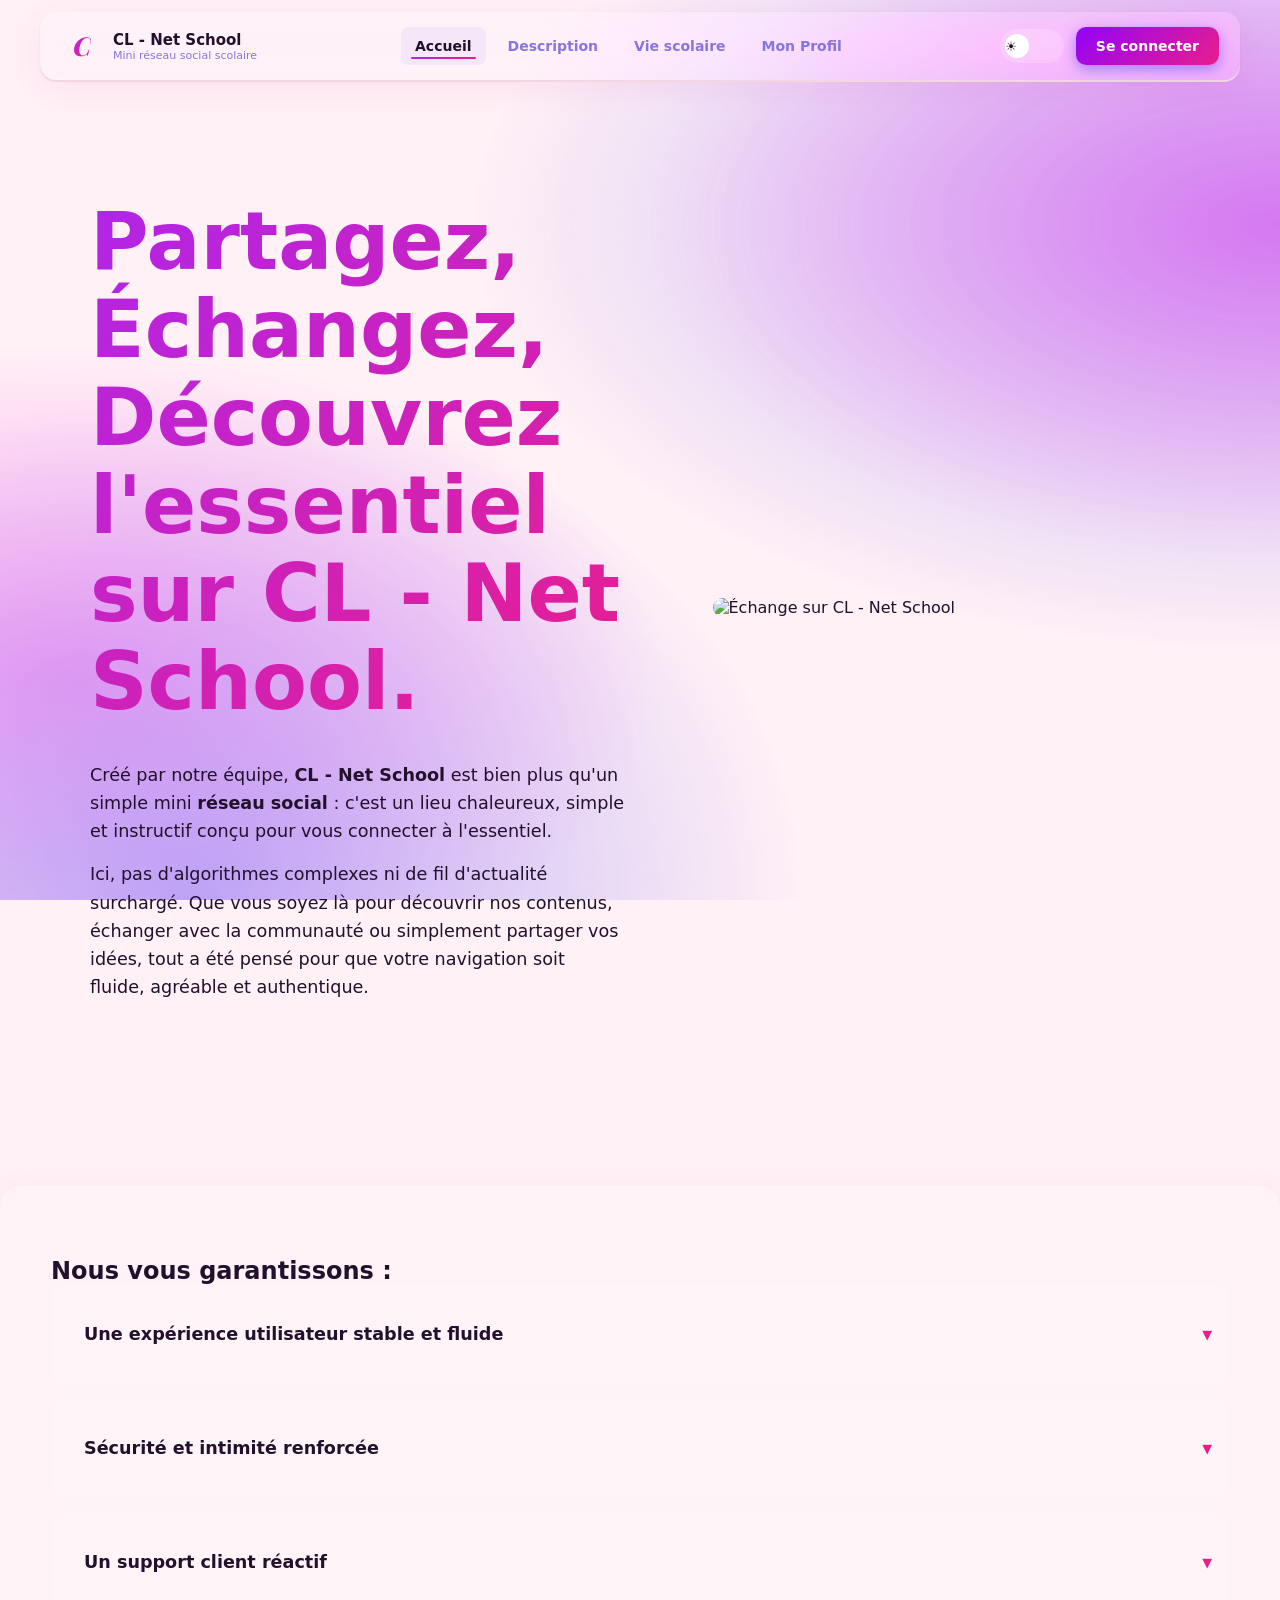
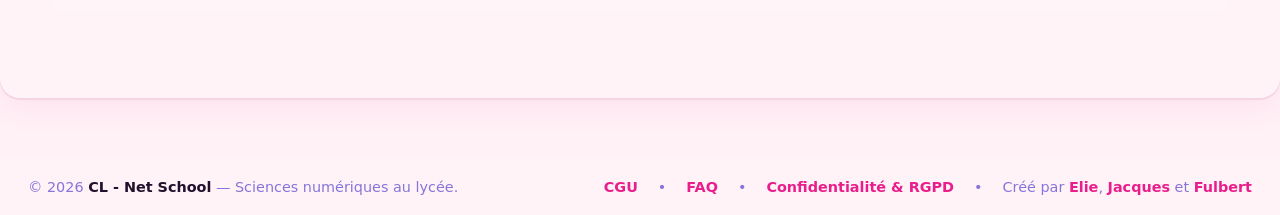
==== JFEJ/HTML/index.html @ 5bd588e4 "Update branding to CL - Net Co-authored-by: Copilot <223556219+Copilot@users.noreply.github.com>" ====
<!DOCTYPE html>
<html lang="fr">
<head>
  <meta charset="UTF-8" />
  <meta name="viewport" content="width=device-width, initial-scale=1.0" />
  <title>CL - Net School — Accueil</title>
  <meta name="description" content="CL - Net School, une plateforme sociale simple et moderne pour communiquer, partager et rester connecté." />
  <link rel="stylesheet" href="../CSS/common.css">
  <link rel="stylesheet" href="../CSS/index.css">
  <link rel="stylesheet" href="../CSS/description.css">
  <link rel="stylesheet" href="../CSS/vie-scolaire.css">
</head>
<body>
  <input type="checkbox" id="dark-mode-toggle">

  <header class="topbar">
    <div class="container nav">
 <!-- BRAND / LOGO JALIFERT -->
      <a href="index.html" class="brand" aria-label="CL - Net School">
        <div class="brand-mark">
          <span class="letter-j">C</span>
        </div>
        <div class="brand-text">
          <strong>CL - Net School</strong>
          <span>Mini réseau social scolaire</span>
        </div>
      </a>

      <nav class="menu" aria-label="Navigation principale">
        <ul>
          <li><a href="index.html" aria-current="page">Accueil</a></li>
          <li><a href="description.html">Description</a></li>
          <li><a href="vie-scolaire.html">Vie scolaire</a></li>
          <li><a href="profil.html">Mon Profil</a></li>
        </ul>
      </nav>

      <div class="actions">
        <label class="toggle-dark-mode" for="dark-mode-toggle" aria-label="Basculer le mode sombre">
          <div class="toggle-track">
            <div class="toggle-knob">
              <span class="toggle-icon toggle-icon--sun">☀</span>
              <span class="toggle-icon toggle-icon--moon">☽</span>
            </div>
          </div>
        </label>
        <a href="../Page de Connexion/HTML/Page de connexion.html" class="btn-cta">Se connecter</a>
      </div>
    </div>
  </header>

  <main>
    <section id="accueil" class="card-section">
      <div class="accueil-hero">
        <div class="accueil-left reveal">
          <h1>
            Partagez, Échangez, Découvrez l'essentiel sur <strong>CL - Net School</strong>.
          </h1>
          <div class="accueil-description">
            <p>Créé par notre équipe, <strong>CL - Net School</strong> est bien plus qu'un simple mini <strong>réseau social</strong> : c'est un lieu chaleureux, simple et instructif conçu pour vous connecter à l'essentiel.</p>
            <p>Ici, pas d'algorithmes complexes ni de fil d'actualité surchargé. Que vous soyez là pour découvrir nos contenus, échanger avec la communauté ou simplement partager vos idées, tout a été pensé pour que votre navigation soit fluide, agréable et authentique.</p>
          </div>
        </div>
        <div class="accueil-right">
          <img src="../lalé1bo.jpg" class="chat-image chat-desktop reveal reveal-delay-2" alt="Échange sur CL - Net School">
        </div>
      </div>
    </section>

    <section class="card-section reveal">
      <h2>Nous vous garantissons :</h2>
      <ul class="features-list">

        <details class="reveal reveal-delay-1">
          <summary>
           <li><strong>Une expérience utilisateur stable et fluide</strong></li>
          </summary>
          <p><strong>Sur notre site, tout est super rapide et hyper fluide ! Pas de ralentissements ni de bugs : vous naviguez en toute tranquillité et avec un vrai confort.</strong></p>
        </details>

        <details class="reveal reveal-delay-2">
          <summary><li><strong>Sécurité et intimité renforcée</strong></li></summary>
          <p><strong>Grâce à nos services qui sont à l'affût pour vous prévenir de tout danger potentiel, vous pourrez profiter d'une expérience utilisateur simple et efficace pour les cours et interactions.</strong></p>
        </details>

        <details class="reveal reveal-delay-3">
          <summary>
            <li><strong>Un support client réactif</strong></li>
          </summary>
          <p><strong>Une équipe de support est disponible 24/7 pour vous aider avec tout problème ou question que vous pourriez avoir.</strong></p>
        </details>

      </ul>
    </section>
  </main>

  <script src="../JS/navigation.js"></script>
  <script src="../JS/interactive.js"></script>
  <script src="../JS/auth.js"></script>

  <footer class="site-footer">
    <div class="site-footer-inner">
      <p class="site-footer-copy">© 2026 <a href="index.html">CL - Net School</a> — Sciences numériques au lycée.</p>
      <div class="site-footer-meta">
        <a href="#">CGU</a>
        <span class="site-footer-separator" aria-hidden="true">•</span>
        <a href="#">FAQ</a>
        <span class="site-footer-separator" aria-hidden="true">•</span>
        <a href="#">Confidentialité &amp; RGPD</a>
        <span class="site-footer-separator" aria-hidden="true">•</span>
        <p>Créé par
          <a href="https://www.instagram.com/neoxtoons/" target="_blank" rel="noopener noreferrer">Elie</a>,
          <a href="https://www.instagram.com/mister_j_33/" target="_blank" rel="noopener noreferrer">Jacques</a> et
          <a href="https://www.instagram.com/fulbert_geyrat/" target="_blank" rel="noopener noreferrer">Fulbert</a>
        </p>
      </div>
    </div>
  </footer>
</body>
</html>
---- JFEJ/CSS/common.css ----
/* Importation de la police Playfair Display pour le "J" */
@import url('https://fonts.googleapis.com/css2?family=Playfair+Display:ital,wght@1,700;1,800&display=swap');

/* Style du conteneur de la définition */
    details {
      background: var(--surface2);
      border: 1px solid var(--border);
      border-radius: 12px;
      padding: 1rem;
      margin-bottom: 1rem;
      transition: background var(--dur) ease, border-color var(--dur) ease;
    }

    /* Style du mot clé (la ligne cliquable) */
    summary {
      font-weight: 700;
      font-size: 1.1rem;
      color: var(--text);
      cursor: pointer;
      list-style: none; /* Enlève la flèche par défaut sur certains navigateurs */
      display: flex;
      justify-content: space-between;
      align-items: center;
    }

    /* Petite flèche personnalisée à droite */
    summary::after {
      content: "▼";
      font-size: 0.8rem;
      transition: transform 0.3s ease;
      color: var(--accent2);
    }

    /* Rotation de la flèche quand l'accordéon est ouvert */
    details[open] summary::after {
      transform: rotate(180deg);
    }

    details[open] {
      border-color: var(--accent);
    }

    /* Style du paragraphe de définition */
    details p {
      margin-top: 0.8rem;
      margin-bottom: 0;
      color: var(--details-text);
      line-height: 1.6;
      border-top: 1px solid var(--border);
      padding-top: 0.8rem;
    }
    
    /* ========== VARIABLES CSS MODE CLAIR / SOMBRE ========== */
:root {
  --dur: 0.55s;
  --ease: cubic-bezier(0.34, 1.56, 0.64, 1);
  
  /* Mode Clair */
  --bg: #fff1f6;
  --surface: #ffffff30;
  --surface2: #fff7fa34;
  --border: #f3d5e300;
  --text: #22102c;
  --muted: #8675da;
  --details-text: #a5588c;
  --accent: #b125e9;
  --accent1: red;
  --accent2: #e91e8c;
  --accent3: green;
  --accent4: blue;
  --accent5: maroon;
  --button-start: #9303f9;
  --button-end: #e91e8c;
  --button-glow: rgba(125, 106, 247, 0.733);
  --glow: rgba(125, 106, 247, 0.598);
  --glow-secondary: rgba(255, 0, 230, 0.384);
  --grid-line: rgba(233, 30, 140, 0.045);
  --card-shadow: 0 2px 0 #f3d5e3, 0 8px 32px rgba(233, 30, 140, 0.08), 0 1px 3px rgba(0, 0, 0, 0.06);
  --details: rgba(178, 39, 220, 0.8);
}

:root.dark-mode {
  --bg: #08061a;
  --surface: #0f0c2448;
  --surface2: #13102c3e;
  --border: #2a244a00;
  --text: #fcebfe;
  --muted: #8b77cf;
  --details-text: #f781fd;
  --accent: #9d8eff;
  --accent2: #ff6eb4;
  --button-start: #9100f8;
  --button-end: #ff6eb4;
  --button-glow: rgba(157, 142, 255, 0.893);
  --glow: rgba(184, 70, 246, 0.553);
  --glow-secondary: rgba(251, 3, 226, 0.311);
  --grid-line: rgba(255, 110, 180, 0.06);
  --card-shadow: 0 2px 0 #2a244a, 0 8px 40px rgba(255, 110, 180, 0.12), 0 1px 3px rgba(0, 0, 0, 0.5);
}

/* ========== RESET & BASE ========== */
* {
  box-sizing: border-box;
  margin: 0;
  padding: 0;
}

html {
  scroll-behavior: smooth;
}

body {
  min-height: 100vh;
  background-color: var(--bg);
  color: var(--text);
  font-family: 'Segoe UI', system-ui, -apple-system, sans-serif;
  transition: background-color var(--dur) ease, color var(--dur) ease;
  overflow-x: hidden;
  position: relative;
}

body::before {
  content: "";
  position: fixed;
  top: 0;
  left: 0;
  width: 100%;
  height: 100%;
  background:
    radial-gradient(ellipse at 15% 100%, var(--glow), transparent 40%),
    radial-gradient(ellipse at 100% 25%, var(--glow-secondary), transparent 35%),
    radial-gradient(ellipse at 100% 25%, var(--glow), transparent 45%),
    radial-gradient(ellipse at 5% 75%, var(--glow-secondary), transparent 35%);
  pointer-events: none;
  z-index: -1;
  opacity: 0.85;
}

/* ========== HEADER GLASSMORPHISM ========== */
#dark-mode-toggle {
  display: none;
}

.topbar {
  position: sticky;
  top: 12px;
  z-index: 100;
  display: flex;
  align-items: center;
  justify-content: space-between;
  gap: 16px;
  max-width: 1200px;
  margin: 0 auto;
  padding: 12px 20px;
  border-radius: 16px;
  background: var(--surface);
  border: 1px solid var(--border);
  box-shadow: var(--card-shadow);
  -webkit-backdrop-filter: blur(16px) saturate(180%);
  backdrop-filter: blur(16px) saturate(180%);
  transition: background var(--dur) ease, border-color var(--dur) ease, box-shadow var(--dur) ease;
}

.container.nav {
  display: flex;
  align-items: center;
  justify-content: space-between;
  width: 100%;
  gap: 20px;
}

/* BRAND / LOGO CL - Net School */

.brand {
  display: flex;
  align-items: center;
  gap: 10px;
  text-decoration: none;
  color: var(--text);
  flex-shrink: 0;
}

.brand-mark {
  position: relative;
  display: flex;
  align-items: center;
  justify-content: center;
  width: 42px;
  height: 42px;
  flex: 0 0 42px;
  transition: transform 0.2s ease;
}

.brand-mark:hover {
  transform: scale(1.05);
}

/* Le "J" stylisé avec le dégradé signature */
.letter-j {
  display: block;
  font-family: 'Playfair Display', serif;
  font-size: 26px;
  font-weight: 800;
  font-style: italic;
  line-height: 1.2;
  background: linear-gradient(135deg, var(--accent), var(--accent2));
  -webkit-background-clip: text;
  background-clip: text;
  -webkit-text-fill-color: transparent;
}

.logo-inner {
  display: flex;
  align-items: center;
  justify-content: center;
  width: 100%;
  height: 100%;
}

.brand-text {
  font-size: 15px;
  font-weight: 700;
  color: var(--text);
}

.brand-text span {
  display: block;
  font-size: 11px;
  font-weight: 400;
  color: var(--muted);
}

/* MENU NAVIGATION */
.menu {
  flex: 1;
  display: flex;
  justify-content: center;
}

.menu ul {
  display: flex;
  align-items: center;
  gap: 8px;
  list-style: none;
}

.menu a {
  position: relative;
  display: inline-flex;
  align-items: center;
  justify-content: center;
  height: 38px;
  padding: 0 14px;
  border-radius: 8px;
  font-size: 14px;
  font-weight: 600;
  color: var(--muted);
  text-decoration: none;
  transition: color var(--dur) ease, background var(--dur) ease;
  overflow: hidden;
}

.menu a::after {
  content: "";
  position: absolute;
  left: 10px;
  right: 10px;
  bottom: 6px;
  height: 2px;
  border-radius: 999px;
  background: linear-gradient(90deg, var(--accent), var(--accent2));
  transform: scaleX(0);
  transform-origin: right;
  transition: transform 0.35s cubic-bezier(0.2, 0.8, 0.2, 1);
}

.menu a:hover,
.menu a:focus-visible {
  color: var(--text);
  background: rgba(124, 106, 247, 0.06);
}

.menu a:hover::after,
.menu a:focus-visible::after,
.menu a[aria-current="page"]::after {
  transform: scaleX(1);
  transform-origin: left;
}

.menu a[aria-current="page"] {
  color: var(--text);
  background: rgba(124, 106, 247, 0.08);
  font-weight: 700;
}

.menu a:focus-visible {
  outline: 2px solid rgba(124, 106, 247, 0.4);
  outline-offset: 2px;
}

/* ========== FOOTER ========== */
.site-footer {
  margin-top: 48px;
  padding: 20px 28px;
  background: var(--surface2);
  color: var(--muted);
  border-top: 1px solid var(--border);
}

.site-footer-inner {
  display: flex;
  align-items: center;
  justify-content: space-between;
  gap: 20px;
  width: min(100%, 1600px);
  margin: 0 auto;
}

.site-footer-copy,
.site-footer-meta,
.site-footer-meta p {
  margin: 0;
  font-size: 0.9rem;
}

.site-footer-copy a {
  color: var(--text);
  font-weight: 700;
  text-decoration: none;
}

.site-footer-meta {
  display: flex;
  align-items: center;
  justify-content: flex-end;
  gap: 20px;
  flex-wrap: wrap;
}

.site-footer-separator {
  color: var(--muted);
}

.site-footer-meta a {
  color: var(--accent2);
  font-weight: 600;
  text-decoration: none;
}

.site-footer-copy a:hover,
.site-footer-copy a:focus-visible,
.site-footer-meta a:hover,
.site-footer-meta a:focus-visible {
  color: var(--accent);
  text-decoration: underline;
  text-underline-offset: 3px;
}

@media (max-width: 760px) {
  .site-footer-inner {
    flex-wrap: wrap;
  }

  .site-footer-meta {
    justify-content: flex-start;
    gap: 10px 14px;
  }
}

@media (max-width: 520px) {
  .site-footer {
    padding: 20px;
  }

  .site-footer-inner {
    align-items: flex-start;
  }

  .site-footer-meta {
    width: 100%;
    font-size: 0.82rem;
  }

  .site-footer-separator {
    display: none;
  }
}

@media (max-width: 1024px) {
  .container.nav {
    flex-wrap: wrap;
    gap: 12px 20px;
  }

  .menu {
    order: 3;
    flex: 1 0 100%;
  }

  .menu ul {
    flex-wrap: wrap;
    justify-content: center;
  }
}

/* TOGGLE DARK MODE */
.actions {
  display: flex;
  align-items: center;
  gap: 12px;
}

.toggle-dark-mode {
  display: flex;
  align-items: center;
  cursor: pointer;
  user-select: none;
}

.toggle-track {
  width: 64px;
  height: 34px;
  border-radius: 17px;
  background: var(--surface2);
  border: 1.5px solid var(--border);
  position: relative;
  transition: background var(--dur) ease, border-color var(--dur) ease;
}

body.dark-mode .toggle-track {
  background: linear-gradient(135deg, var(--button-start), var(--button-end));
  border-color: transparent;
}

.toggle-knob {
  position: absolute;
  top: 4px;
  left: 4px;
  width: 24px;
  height: 24px;
  border-radius: 50%;
  background: #fff;
  transition: transform var(--dur) var(--ease);
  display: flex;
  align-items: center;
  justify-content: center;
  font-size: 13px;
}

body.dark-mode .toggle-knob {
  transform: translateX(30px);
}

.toggle-icon--sun {
  opacity: 1;
}

.toggle-icon--moon {
  opacity: 0;
}

body.dark-mode .toggle-icon--sun {
  opacity: 0;
}

body.dark-mode .toggle-icon--moon {
  opacity: 1;
}

.btn-cta {
  display: flex;
  align-items: center;
  height: 38px;
  padding: 0 20px;
  border-radius: 10px;
  font-size: 14px;
  font-weight: 700;
  color: #ffffff;
  text-decoration: none;
  background: linear-gradient(135deg, var(--button-start), var(--button-end));
  box-shadow: 0 4px 14px var(--button-glow);
  transition: transform var(--dur) ease;
}

.btn-cta:hover {
  transform: translateY(-4px);
}

/* SECTIONS COMMUNE */
.card-section {
  max-width: 1300px;
  margin: 60px auto;
  padding: 70px 50px;
  background: var(--surface);
  border: 1px solid var(--border);
  border-radius: 20px;
  box-shadow: var(--card-shadow);
  transition: background var(--dur) ease, border-color var(--dur) ease;
  border-color: transparent; 
}

.card-section h1 {
  font-size: 2.5rem;
  color: var(--bg);
  margin-bottom: 20px;
  background: linear-gradient(135deg, var(--accent), var(--accent2));
  -webkit-background-clip: text;
  background-clip: text;
  -webkit-text-fill-color: transparent;
  border-color: transparent; 
}

@media (max-width: 768px) {
  .topbar {
    top: 8px;
    width: calc(100% - 24px);
    padding: 10px 12px;
  }

  .container.nav {
    gap: 8px;
  }

  .menu ul {
    justify-content: flex-start;
    gap: 4px;
  }

  .menu a {
    padding: 0 10px;
  }

  .brand-text span { display: none; }
  .card-section {
    width: calc(100% - 24px);
    margin: 32px auto;
    padding: 24px;
  }

  .reveal,
  .reveal.is-visible {
    opacity: 1;
    transform: none;
    transition: none;
  }
}

@media (max-width: 480px) {
  .topbar {
    width: calc(100% - 16px);
    padding: 8px;
  }

  .brand {
    gap: 6px;
  }

  .brand-mark {
    width: 36px;
    height: 36px;
    flex-basis: 36px;
  }

  .brand-text {
    font-size: 14px;
  }

  .menu ul {
    flex-wrap: nowrap;
    justify-content: space-between;
    gap: 2px;
  }

  .menu a {
    height: 36px;
    padding: 0 6px;
    font-size: 12px;
    white-space: nowrap;
  }

  .actions {
    gap: 6px;
  }

  .toggle-track {
    width: 48px;
    height: 30px;
  }

  .toggle-knob {
    top: 3px;
    left: 3px;
    width: 22px;
    height: 22px;
  }

  body.dark-mode .toggle-knob {
    transform: translateX(18px);
  }

  .btn-cta {
    height: 36px;
    padding: 0 10px;
    font-size: 12px;
  }

  .card-section {
    width: calc(100% - 16px);
    margin: 20px auto;
    padding: 16px;
  }

  .card-section h2 {
    font-size: 1.25rem;
  }

  details {
    padding: 14px;
  }

  summary {
    font-size: 1rem;
  }

  details p {
    font-size: 0.95rem;
  }
}

@media (max-width: 360px) {
  .container.nav {
    column-gap: 6px;
  }

  .brand-mark {
    width: 30px;
    height: 30px;
    flex-basis: 30px;
  }

  .brand-text {
    font-size: 12px;
  }

  .toggle-track {
    width: 44px;
    height: 28px;
  }

  .toggle-knob {
    top: 2px;
    left: 2px;
    width: 22px;
    height: 22px;
  }

  body.dark-mode .toggle-knob {
    transform: translateX(16px);
  }

  .btn-cta {
    height: 34px;
    padding: 0 8px;
    font-size: 11px;
  }

  .menu ul {
    display: grid;
    grid-template-columns: repeat(2, minmax(0, 1fr));
  }

  .menu a {
    width: 100%;
    justify-content: flex-start;
    padding: 0 10px;
    font-size: 13px;
  }
}
---- JFEJ/CSS/index.css ----
#accueil p {
  font-size: 1.1rem;
  color: var(--text);
  line-height: 1.6;
  margin: 15px 0;
}

#accueil.card-section {
  max-width: 1200px;
  border: none;
  background: transparent;
  border-radius: 0;
  box-shadow: none;
}

#accueil h1 {
  font-size: 5rem;
  font-weight: 800;
  line-height: 1.1;
  margin: 0;
  background: linear-gradient(135deg, var(--accent), var(--accent2));
  -webkit-background-clip: text;
  background-clip: text;
  -webkit-text-fill-color: transparent;
}

#accueil h2 {
  font-size: 1.25rem;
  color: var(--text);
  margin: 25px 0 15px;
}

.accueil-hero {
  display: grid;
  grid-template-columns: minmax(0, 1fr) minmax(0, 1fr);
  gap: 30px;
  align-items: center;
  margin-bottom: 40px;
}

.accueil-left {
  display: flex;
  flex-direction: column;
  align-items: flex-start;
  justify-content: flex-start;
  text-align: left;
}

.accueil-right {
  display: flex;
  flex-direction: column;
  gap: 20px;
  align-items: center;
}

.chat-image {
  max-width: 100%;
  height: auto;
  border-radius: 16px;
  box-shadow: none;
  transition: transform 0.3s ease;
}

.chat-image:hover {
  transform: translateY(-4px);
}

.chat-desktop {
  width: 420px;
  align-self: right;
}

.accueil-description {
  margin-top: 20px;
}

.garanties-title {
  font-size: 2rem; /* agrandit le titre */
  opacity: 0.6;    /* le rend partiellement transparent */
}

.features-list {
  list-style: none;
}

.features-list li {
  padding: 12px 16px;
  margin: 10px 0;
  border-radius: 8px;
  font-weight: 600;
  transition: background var(--dur) ease;
}

/* Animation de révélation progressive */
.reveal {
  opacity: 0;
  transform: translateY(30px);
  transition: opacity 0.8s ease, transform 0.8s ease;
}

.reveal.is-visible {
  opacity: 1;
  transform: translateY(0);
}

.reveal-delay-1 { transition-delay: 0.08s; }
.reveal-delay-2 { transition-delay: 0.16s; }
.reveal-delay-3 { transition-delay: 0.24s; }
.reveal-delay-4 { transition-delay: 0.32s; }
.reveal-delay-5 { transition-delay: 0.4s; }

@media (max-width: 1024px) {
  .accueil-hero {
    grid-template-columns: 1fr;
    gap: 32px;
  }

  #accueil h1 {
    font-size: clamp(2.5rem, 5vw, 3.5rem);
  }

  .chat-desktop {
    width: min(100%, 380px);
  }
}

@media (max-width: 768px) {
  #accueil h1 {
    font-size: clamp(1.9rem, 8vw, 2.25rem);
  }

  .accueil-hero {
    gap: 20px;
    margin-bottom: 28px;
  }

  .accueil-right {
    gap: 12px;
    width: 100%;
  }

  .chat-mobile {
    width: min(100%, 280px);
  }

  .chat-desktop {
    width: min(100%, 340px);
  }

  .accueil-description {
    margin-top: 12px;
  }

  #accueil p {
    font-size: 0.96rem;
    line-height: 1.55;
    margin: 12px 0;
  }
}

@media (max-width: 480px) {
  #accueil .accueil-right {
    display: none;
  }

  .accueil-hero {
    margin-bottom: 0;
  }

  #accueil.card-section {
    padding: 16px;
  }
}
---- JFEJ/CSS/vie-scolaire.css ----
/* =======================================================
   CL - NET SCHOOL — VIE SCOLAIRE & CLUBS (Design Professionnel)
   ======================================================= */

/* CONTENEUR PRINCIPAL */
#vie-scolaire.card-section {
  max-width: 1300px;
  margin: 40px auto 80px;
  padding: 40px 30px;
  background: transparent;
  box-shadow: none;
  border: none;
}

/* EN-TÊTE DE SECTION */
.vie-scolaire-hero {
  text-align: center;
  max-width: 820px;
  margin: 0 auto 40px;
}

.hero-tag {
  display: inline-block;
  padding: 6px 16px;
  border-radius: 999px;
  font-size: 0.85rem;
  font-weight: 700;
  text-transform: uppercase;
  letter-spacing: 1px;
  background: rgba(177, 37, 233, 0.12);
  color: var(--accent);
  border: 1px solid rgba(177, 37, 233, 0.3);
  margin-bottom: 16px;
}

.vie-scolaire-hero h1 {
  font-size: 3rem;
  font-weight: 800;
  margin-bottom: 16px;
  background: linear-gradient(135deg, var(--accent), var(--accent2));
  -webkit-background-clip: text;
  background-clip: text;
  -webkit-text-fill-color: transparent;
  line-height: 1.2;
}

.vie-scolaire-hero p {
  font-size: 1.15rem;
  color: var(--muted);
  line-height: 1.6;
}

/* STATISTIQUES RAPIDES */
.vie-scolaire-stats {
  display: flex;
  justify-content: center;
  gap: 40px;
  margin: 30px 0 45px;
  flex-wrap: wrap;
}

.hero-stat-item {
  display: flex;
  align-items: center;
  gap: 12px;
  padding: 12px 24px;
  background: var(--surface);
  border: 1px solid var(--border);
  border-radius: 16px;
  box-shadow: var(--card-shadow);
  -webkit-backdrop-filter: blur(16px);
  backdrop-filter: blur(16px);
}

.hero-stat-icon {
  font-size: 1.6rem;
}

.hero-stat-text strong {
  display: block;
  font-size: 1.25rem;
  color: var(--text);
}

.hero-stat-text span {
  font-size: 0.82rem;
  color: var(--muted);
}

/* BARRE DE RECHERCHE & FILTRES */
.clubs-controls {
  display: flex;
  flex-direction: column;
  gap: 20px;
  margin-bottom: 35px;
}

.search-box-container {
  max-width: 550px;
  margin: 0 auto;
  width: 100%;
  position: relative;
}

.search-input {
  width: 100%;
  height: 50px;
  padding: 0 20px 0 50px;
  background: var(--surface);
  border: 1.5px solid rgba(124, 106, 247, 0.25);
  border-radius: 999px;
  color: var(--text);
  font-size: 1rem;
  outline: none;
  box-shadow: var(--card-shadow);
  -webkit-backdrop-filter: blur(12px);
  backdrop-filter: blur(12px);
  transition: border-color 0.25s ease, box-shadow 0.25s ease;
}

.search-input:focus {
  border-color: var(--accent);
  box-shadow: 0 0 0 4px rgba(177, 37, 233, 0.18);
}

.search-icon {
  position: absolute;
  left: 18px;
  top: 50%;
  transform: translateY(-50%);
  font-size: 1.2rem;
  color: var(--muted);
  pointer-events: none;
}

/* FILTRES CATÉGORIES */
.filter-tags {
  display: flex;
  justify-content: center;
  gap: 10px;
  flex-wrap: wrap;
}

.filter-btn {
  padding: 8px 18px;
  border-radius: 999px;
  font-size: 0.88rem;
  font-weight: 600;
  border: 1.5px solid rgba(124, 106, 247, 0.2);
  background: var(--surface2);
  color: var(--muted);
  cursor: pointer;
  transition: all 0.25s ease;
}

.filter-btn:hover {
  color: var(--text);
  border-color: var(--accent);
}

.filter-btn.active {
  background: linear-gradient(135deg, var(--button-start), var(--button-end));
  color: #ffffff;
  border-color: transparent;
  box-shadow: 0 4px 14px var(--button-glow);
}

/* GRILLE DES CLUBS */
.clubs-grid {
  display: grid;
  grid-template-columns: repeat(auto-fill, minmax(350px, 1fr));
  gap: 25px;
  position: relative;
}

/* CARTE DE CLUB */
.club-card {
  position: relative;
  background: var(--surface);
  border: 1px solid var(--border);
  border-radius: 20px;
  padding: 26px;
  box-shadow: var(--card-shadow);
  -webkit-backdrop-filter: blur(20px) saturate(180%);
  backdrop-filter: blur(20px) saturate(180%);
  display: flex;
  flex-direction: column;
  justify-content: space-between;
  transition: transform 0.3s ease, border-color 0.3s ease, box-shadow 0.3s ease;
  overflow: visible;
}

.club-card:hover {
  transform: translateY(-6px);
  border-color: var(--accent);
  box-shadow: 0 12px 36px rgba(124, 106, 247, 0.18);
}

/* EN-TÊTE DE LA CARTE */
.club-top-bar {
  display: flex;
  align-items: center;
  justify-content: space-between;
  margin-bottom: 18px;
}

.club-icon-wrapper {
  width: 52px;
  height: 52px;
  border-radius: 14px;
  display: flex;
  align-items: center;
  justify-content: center;
  font-size: 1.6rem;
  background: rgba(124, 106, 247, 0.12);
  border: 1px solid rgba(124, 106, 247, 0.25);
  transition: transform 0.3s ease;
}

.club-card:hover .club-icon-wrapper {
  transform: scale(1.08);
}

.club-pole-badge {
  font-size: 0.75rem;
  font-weight: 700;
  text-transform: uppercase;
  letter-spacing: 0.5px;
  padding: 5px 12px;
  border-radius: 999px;
  background: var(--surface2);
  color: var(--muted);
  border: 1px solid rgba(124, 106, 247, 0.2);
}

/* CORPS DU CLUB */
.club-body {
  flex: 1;
  margin-bottom: 20px;
}

.club-body h2 {
  font-size: 1.35rem;
  font-weight: 700;
  color: var(--text);
  margin-bottom: 8px;
  line-height: 1.3;
}

.club-body p {
  font-size: 0.94rem;
  color: var(--muted);
  line-height: 1.55;
  margin-bottom: 16px;
}

/* STATS DU CLUB (Membres & Ressources) */
.club-meta {
  display: flex;
  align-items: center;
  gap: 16px;
  font-size: 0.85rem;
  color: var(--muted);
  font-weight: 600;
  padding-top: 12px;
  border-top: 1px dashed rgba(124, 106, 247, 0.15);
}

.club-meta-item {
  display: flex;
  align-items: center;
  gap: 6px;
}

/* PIED DE CARTE & ACTIONS */
.club-footer {
  display: flex;
  align-items: center;
  gap: 10px;
  margin-top: 15px;
  position: relative;
}

.btn-club-action {
  flex: 1;
  display: inline-flex;
  align-items: center;
  justify-content: center;
  gap: 8px;
  height: 42px;
  border-radius: 10px;
  font-size: 0.9rem;
  font-weight: 700;
  color: #ffffff;
  background: linear-gradient(135deg, var(--button-start), var(--button-end));
  text-decoration: none;
  box-shadow: 0 4px 12px var(--button-glow);
  border: none;
  cursor: pointer;
  transition: transform 0.2s ease, opacity 0.2s ease;
}

.btn-club-action:hover {
  transform: translateY(-2px);
  opacity: 0.95;
}

/* BOUTON DÉROULANT */
.club-dropdown-trigger {
  width: 42px;
  height: 42px;
  border-radius: 10px;
  background: var(--surface2);
  border: 1px solid rgba(124, 106, 247, 0.2);
  color: var(--text);
  font-size: 1.2rem;
  cursor: pointer;
  display: flex;
  align-items: center;
  justify-content: center;
  transition: all 0.2s ease;
}

.club-dropdown-trigger:hover {
  border-color: var(--accent);
  background: rgba(124, 106, 247, 0.15);
}

/* MENU DÉROULANT DES OPTIONS */
.club-dropdown-panel {
  position: absolute;
  bottom: calc(100% + 8px);
  right: 0;
  min-width: 210px;
  background: rgba(255, 255, 255, 0.97);
  -webkit-backdrop-filter: blur(20px) saturate(180%);
  backdrop-filter: blur(20px) saturate(180%);
  border: 1px solid rgba(124, 106, 247, 0.3);
  border-radius: 14px;
  box-shadow: 0 10px 32px rgba(124, 106, 247, 0.2);
  padding: 8px;
  display: flex;
  flex-direction: column;
  gap: 4px;
  opacity: 0;
  pointer-events: none;
  transform: translateY(8px);
  transition: opacity 0.25s ease, transform 0.25s ease;
  z-index: 1000;
}

.club-dropdown-panel.active {
  opacity: 1;
  pointer-events: auto;
  transform: translateY(0);
}

.club-dropdown-link {
  display: flex;
  align-items: center;
  gap: 10px;
  padding: 9px 12px;
  border-radius: 8px;
  text-decoration: none;
  color: var(--text);
  font-size: 0.88rem;
  font-weight: 600;
  transition: background 0.15s ease;
}

.club-dropdown-link:hover {
  background: rgba(124, 106, 247, 0.15);
  color: var(--accent);
}

body.dark-mode .club-dropdown-panel {
  background: rgba(20, 15, 42, 0.97);
  border-color: rgba(157, 142, 255, 0.3);
  box-shadow: 0 10px 32px rgba(0, 0, 0, 0.5);
}

/* SECTION PROCHAINS ÉVÉNEMENTS SCOLAIRES */
.school-events-section {
  margin-top: 70px;
  background: var(--surface);
  border: 1px solid var(--border);
  border-radius: 24px;
  padding: 40px 32px;
  box-shadow: var(--card-shadow);
  -webkit-backdrop-filter: blur(16px);
  backdrop-filter: blur(16px);
}

.events-header {
  text-align: center;
  margin-bottom: 30px;
}

.events-header h2 {
  font-size: 1.8rem;
  font-weight: 800;
  color: var(--text);
  margin-bottom: 8px;
}

.events-header p {
  color: var(--muted);
  font-size: 0.95rem;
}

.events-grid {
  display: grid;
  grid-template-columns: repeat(auto-fit, minmax(300px, 1fr));
  gap: 20px;
}

.event-card {
  display: flex;
  gap: 18px;
  padding: 20px;
  background: var(--surface2);
  border: 1px solid rgba(124, 106, 247, 0.15);
  border-radius: 16px;
  transition: transform 0.25s ease, border-color 0.25s ease;
}

.event-card:hover {
  transform: translateY(-3px);
  border-color: var(--accent);
}

.event-date-box {
  width: 60px;
  height: 60px;
  background: linear-gradient(135deg, var(--button-start), var(--button-end));
  border-radius: 12px;
  display: flex;
  flex-direction: column;
  align-items: center;
  justify-content: center;
  color: #ffffff;
  flex-shrink: 0;
  box-shadow: 0 4px 12px var(--button-glow);
}

.event-date-box .day {
  font-size: 1.3rem;
  font-weight: 800;
  line-height: 1;
}

.event-date-box .month {
  font-size: 0.72rem;
  font-weight: 700;
  text-transform: uppercase;
}

.event-info h3 {
  font-size: 1.05rem;
  font-weight: 700;
  color: var(--text);
  margin-bottom: 4px;
}

.event-info p {
  font-size: 0.86rem;
  color: var(--muted);
  line-height: 1.45;
}

/* MODAL DE DÉTAIL D'UN CLUB */
.club-modal-overlay {
  position: fixed;
  top: 0;
  left: 0;
  width: 100%;
  height: 100%;
  background: rgba(0, 0, 0, 0.6);
  -webkit-backdrop-filter: blur(8px);
  backdrop-filter: blur(8px);
  z-index: 1000;
  display: none;
  align-items: center;
  justify-content: center;
  padding: 20px;
}

.club-modal-overlay.active {
  display: flex;
}

.club-modal-content {
  background: var(--bg);
  border: 1px solid var(--border);
  border-radius: 24px;
  padding: 36px 30px;
  max-width: 540px;
  width: 100%;
  box-shadow: var(--card-shadow);
  position: relative;
  animation: modalFadeIn 0.3s cubic-bezier(0.16, 1, 0.3, 1);
}

@keyframes modalFadeIn {
  from { opacity: 0; transform: scale(0.95); }
  to { opacity: 1; transform: scale(1); }
}

.club-modal-close {
  position: absolute;
  top: 18px;
  right: 18px;
  background: none;
  border: none;
  font-size: 1.4rem;
  color: var(--muted);
  cursor: pointer;
  padding: 6px;
  border-radius: 8px;
  transition: color 0.2s ease;
}

.club-modal-close:hover {
  color: var(--accent);
}

.modal-header {
  display: flex;
  align-items: center;
  gap: 16px;
  margin-bottom: 20px;
}

.modal-icon {
  font-size: 2.2rem;
  width: 60px;
  height: 60px;
  border-radius: 16px;
  background: rgba(124, 106, 247, 0.12);
  display: flex;
  align-items: center;
  justify-content: center;
}

.modal-title h2 {
  font-size: 1.5rem;
  font-weight: 800;
  color: var(--text);
  margin-bottom: 4px;
}

.modal-body {
  color: var(--muted);
  font-size: 0.95rem;
  line-height: 1.6;
  margin-bottom: 25px;
}

.modal-actions {
  display: flex;
  gap: 12px;
}

/* RESPONSIVE */
@media (max-width: 768px) {
  .vie-scolaire-hero h1 {
    font-size: 2.2rem;
  }
  .clubs-grid {
    grid-template-columns: 1fr;
  }
  .events-grid {
    grid-template-columns: 1fr;
  }
  .vie-scolaire-stats {
    gap: 15px;
  }
  .hero-stat-item {
    width: 100%;
    justify-content: center;
  }
}

@media (max-width: 600px) {
  #vie-scolaire.card-section {
    width: calc(100% - 16px);
    margin: 20px auto 40px;
    padding: 22px 12px;
  }

  .vie-scolaire-hero {
    margin-bottom: 24px;
  }

  .vie-scolaire-hero h1 {
    font-size: clamp(1.8rem, 8vw, 2.2rem);
  }

  .vie-scolaire-hero p {
    font-size: 1rem;
  }

  .vie-scolaire-stats {
    display: none;
  }

  .clubs-controls {
    gap: 14px;
    margin-bottom: 22px;
  }

  .filter-tags {
    display: none;
  }

  .search-input {
    height: 46px;
    padding-right: 12px;
    font-size: 0.9rem;
  }

  .filter-tags {
    justify-content: flex-start;
    flex-wrap: nowrap;
    overflow-x: auto;
    padding: 2px 0 8px;
    scrollbar-width: none;
  }

  .filter-tags::-webkit-scrollbar {
    display: none;
  }

  .filter-btn {
    flex: 0 0 auto;
    padding: 8px 13px;
    font-size: 0.82rem;
  }

  .clubs-grid {
    grid-template-columns: minmax(0, 1fr);
    gap: 10px;
  }

  .club-card {
    display: grid;
    grid-template-columns: 42px minmax(0, 1fr);
    grid-template-rows: auto auto;
    align-items: center;
    gap: 8px 12px;
    padding: 12px;
    border-radius: 14px;
  }

  .club-card:hover {
    transform: none;
  }

  .club-top-bar,
  .club-footer,
  .club-body {
    display: contents;
  }

  .club-icon-wrapper {
    grid-column: 1;
    grid-row: 1;
    align-self: start;
    width: 42px;
    height: 42px;
    border-radius: 12px;
    font-size: 1.3rem;
  }

  .club-pole-badge,
  .club-body p,
  .club-meta,
  .club-dropdown-trigger,
  .club-dropdown-panel {
    display: none;
  }

  .club-body h2 {
    grid-column: 2;
    grid-row: 1;
    align-self: start;
    margin: 0;
    font-size: 0.98rem;
    line-height: 1.25;
  }

  .btn-club-action {
    grid-column: 2;
    grid-row: 2;
    justify-self: end;
    min-width: 132px;
    height: 36px;
    padding: 0 10px;
    border-radius: 9px;
    font-size: 0.76rem;
    white-space: nowrap;
  }

  .school-events-section {
    margin-top: 36px;
    padding: 24px 16px;
  }

  .events-grid {
    grid-template-columns: minmax(0, 1fr);
  }
}
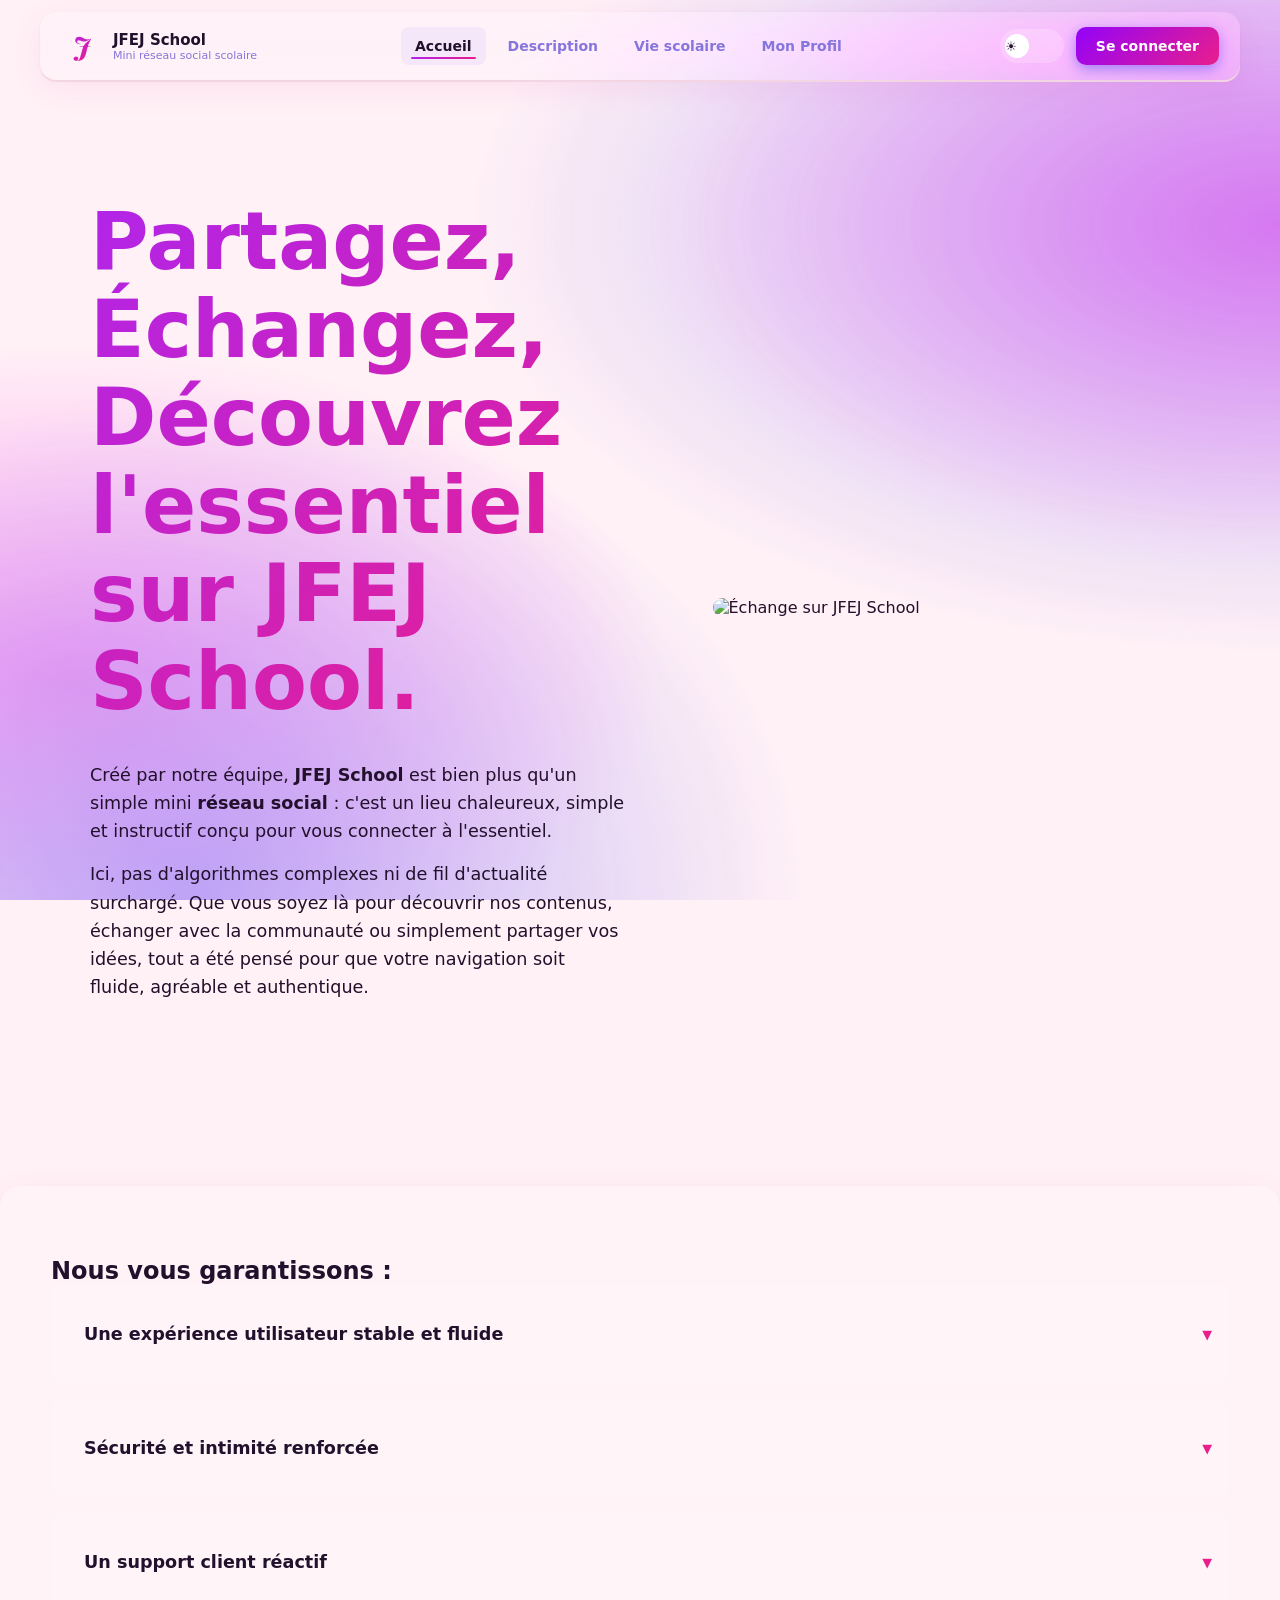
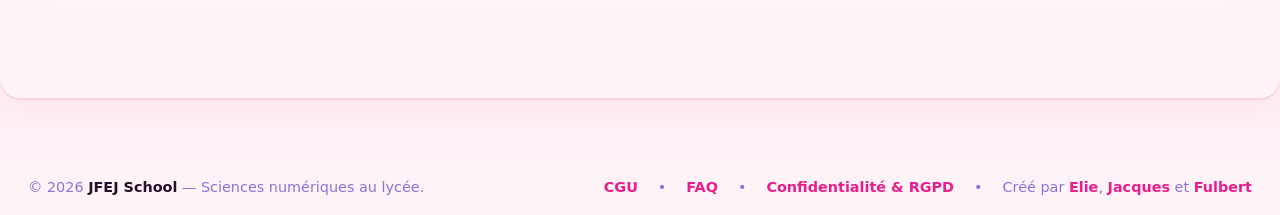
==== commit fe618e18: "Mise à jour du site Co-authored-by: Copilot <223556219+Copilot@users.noreply.github.com>" ====
--- a/JFEJ/HTML/index.html
+++ b/JFEJ/HTML/index.html
@@ -3,8 +3,8 @@
 <head>
   <meta charset="UTF-8" />
   <meta name="viewport" content="width=device-width, initial-scale=1.0" />
-  <title>CL - Net School — Accueil</title>
-  <meta name="description" content="CL - Net School, une plateforme sociale simple et moderne pour communiquer, partager et rester connecté." />
+  <title>JFEJ School — Accueil</title>
+  <meta name="description" content="JFEJ School, une plateforme sociale simple et moderne pour communiquer, partager et rester connecté." />
   <link rel="stylesheet" href="../CSS/common.css">
   <link rel="stylesheet" href="../CSS/index.css">
   <link rel="stylesheet" href="../CSS/description.css">
@@ -16,12 +16,12 @@
   <header class="topbar">
     <div class="container nav">
  <!-- BRAND / LOGO JALIFERT -->
-      <a href="index.html" class="brand" aria-label="CL - Net School">
+      <a href="index.html" class="brand" aria-label="JFEJ School">
         <div class="brand-mark">
-          <span class="letter-j">C</span>
+          <span class="letter-j">J</span>
         </div>
         <div class="brand-text">
-          <strong>CL - Net School</strong>
+          <strong>JFEJ School</strong>
           <span>Mini réseau social scolaire</span>
         </div>
       </a>
@@ -54,15 +54,15 @@
       <div class="accueil-hero">
         <div class="accueil-left reveal">
           <h1>
-            Partagez, Échangez, Découvrez l'essentiel sur <strong>CL - Net School</strong>.
+            Partagez, Échangez, Découvrez l'essentiel sur <strong>JFEJ School</strong>.
           </h1>
           <div class="accueil-description">
-            <p>Créé par notre équipe, <strong>CL - Net School</strong> est bien plus qu'un simple mini <strong>réseau social</strong> : c'est un lieu chaleureux, simple et instructif conçu pour vous connecter à l'essentiel.</p>
+            <p>Créé par notre équipe, <strong>JFEJ School</strong> est bien plus qu'un simple mini <strong>réseau social</strong> : c'est un lieu chaleureux, simple et instructif conçu pour vous connecter à l'essentiel.</p>
             <p>Ici, pas d'algorithmes complexes ni de fil d'actualité surchargé. Que vous soyez là pour découvrir nos contenus, échanger avec la communauté ou simplement partager vos idées, tout a été pensé pour que votre navigation soit fluide, agréable et authentique.</p>
           </div>
         </div>
         <div class="accueil-right">
-          <img src="../lalé1bo.jpg" class="chat-image chat-desktop reveal reveal-delay-2" alt="Échange sur CL - Net School">
+          <img src="../lalé1bo.jpg" class="chat-image chat-desktop reveal reveal-delay-2" alt="Échange sur JFEJ School">
         </div>
       </div>
     </section>
@@ -100,13 +100,13 @@
 
   <footer class="site-footer">
     <div class="site-footer-inner">
-      <p class="site-footer-copy">© 2026 <a href="index.html">CL - Net School</a> — Sciences numériques au lycée.</p>
+      <p class="site-footer-copy">© 2026 <a href="index.html">JFEJ School</a> — Sciences numériques au lycée.</p>
       <div class="site-footer-meta">
-        <a href="#">CGU</a>
+        <a href="confidentialite.html">CGU</a>
         <span class="site-footer-separator" aria-hidden="true">•</span>
         <a href="#">FAQ</a>
         <span class="site-footer-separator" aria-hidden="true">•</span>
-        <a href="#">Confidentialité &amp; RGPD</a>
+        <a href="confidentialite.html">Confidentialité &amp; RGPD</a>
         <span class="site-footer-separator" aria-hidden="true">•</span>
         <p>Créé par
           <a href="https://www.instagram.com/neoxtoons/" target="_blank" rel="noopener noreferrer">Elie</a>,
--- a/JFEJ/CSS/common.css
+++ b/JFEJ/CSS/common.css
@@ -169,7 +169,7 @@
   gap: 20px;
 }
 
-/* BRAND / LOGO CL - Net School */
+/* BRAND / LOGO JFEJ School */
 
 .brand {
   display: flex;
--- a/JFEJ/CSS/vie-scolaire.css
+++ b/JFEJ/CSS/vie-scolaire.css
@@ -1,5 +1,5 @@
 /* =======================================================
-   CL - NET SCHOOL — VIE SCOLAIRE & CLUBS (Design Professionnel)
+   JFEJ SCHOOL — VIE SCOLAIRE & CLUBS (Design Professionnel)
    ======================================================= */
 
 /* CONTENEUR PRINCIPAL */
